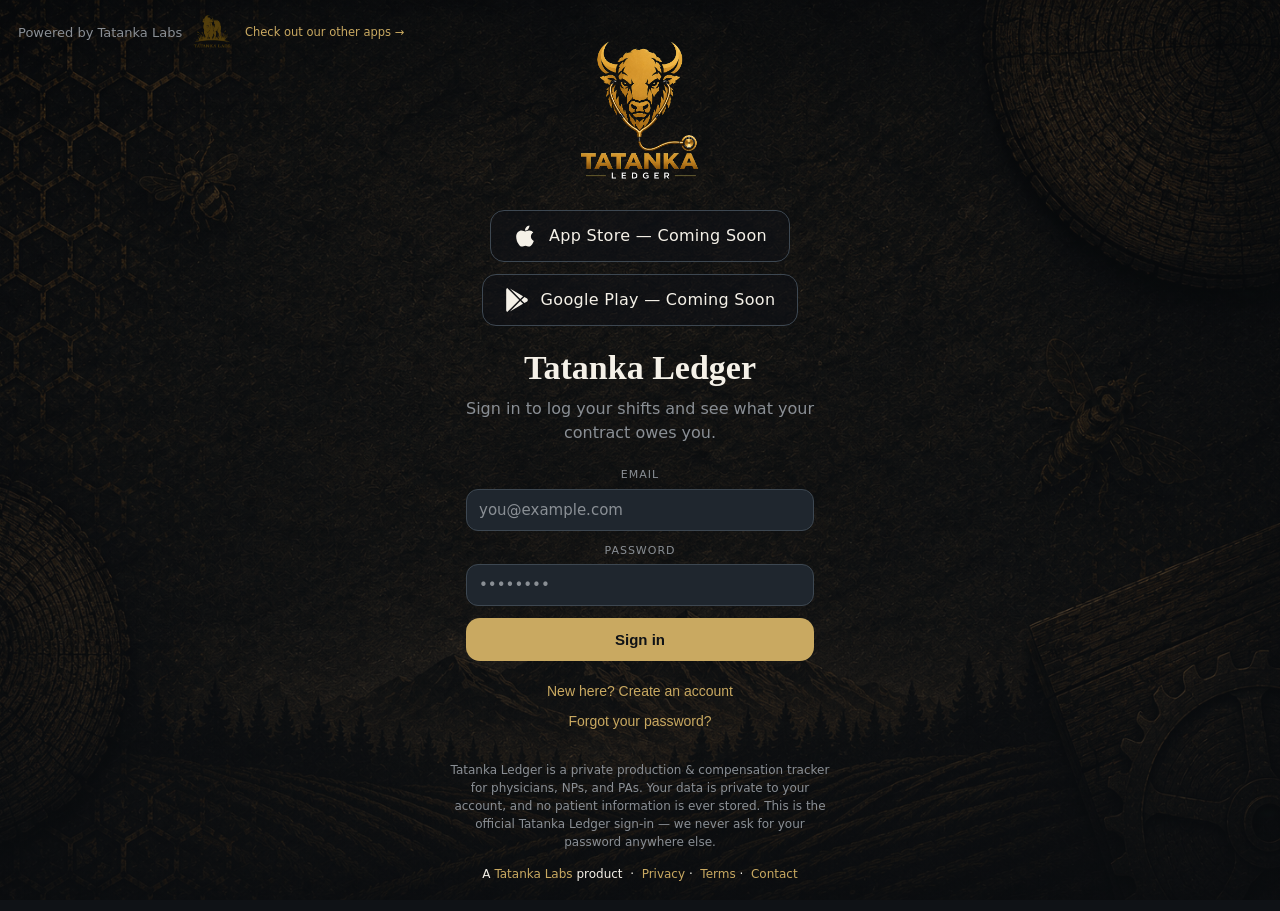
==== app/index.html @ 77d567d4 "Web: flexible "map your columns" import (AI-suggested) + imported-day banner - New import path for s" ====
<!doctype html>
<html lang="en">
  <head>
    <meta charset="UTF-8" />
    <!-- Content Security Policy (defense-in-depth; GitHub Pages can't send headers).
         connect-src allows Firebase Auth/Firestore (*.googleapis.com / *.firebaseio.com). -->
    <meta
      http-equiv="Content-Security-Policy"
      content="default-src 'self'; base-uri 'self'; object-src 'none'; frame-src 'none'; form-action 'self'; img-src 'self' data:; font-src 'self' data:; style-src 'self' 'unsafe-inline'; script-src 'self'; connect-src 'self' https://*.googleapis.com https://*.firebaseio.com https://*.gstatic.com https://firebaseinstallations.googleapis.com;"
    />
    <meta name="referrer" content="strict-origin-when-cross-origin" />
    <link rel="icon" href="/app/logo.png" />
    <meta name="viewport" content="width=device-width, initial-scale=1, viewport-fit=cover" />
    <meta name="theme-color" content="#0F1216" />
    <meta name="robots" content="noindex" />
    <title>Tatanka Ledger</title>
    <script type="module" crossorigin src="/app/assets/index-DoiTdj5b.js"></script>
    <link rel="stylesheet" crossorigin href="/app/assets/index-BX0AMsu6.css">
  </head>
  <body>
    <div id="root"></div>
  </body>
</html>
---- app/assets/index-BX0AMsu6.css ----
:root{--ink: #0f1216;--parchment: #f5f1e8;--sage: #7b8b6f;--sagedark: #4f5f46;--gold: #c9a961;--rust: #9c4a2a;--slate: #1f262e;--slatelight: #2c353f;--fade: #8a8f95;--line: #3d4751;--blue: #5b8def;--blue-text: #8fb4ff}*{box-sizing:border-box;margin:0;padding:0}html,body,#root{height:100%}body{background-color:var(--ink);color:var(--parchment);font-family:ui-sans-serif,system-ui,-apple-system,Segoe UI,sans-serif;line-height:1.5;-webkit-font-smoothing:antialiased}.app-bg{min-height:100%;background:linear-gradient(#0f12166b,#0f121699),url(/app/bg.png) center / cover fixed no-repeat}.font-display{font-family:ui-serif,Georgia,serif}.font-mono{font-family:ui-monospace,SFMono-Regular,monospace}a{color:var(--gold);text-decoration:none}.wrap{max-width:760px;margin:0 auto;padding:0 16px}.wrap-narrow{max-width:460px;margin:0 auto;padding:0 16px}.navbar{display:flex;align-items:center;justify-content:space-between;gap:10px;flex-wrap:wrap;padding:10px 16px;position:sticky;top:0;z-index:10;background:#0f1216d1;-webkit-backdrop-filter:blur(8px);backdrop-filter:blur(8px);border-bottom:1px solid var(--line)}.poweredby-wrap{display:inline-flex;flex-direction:row;align-items:center;flex-wrap:wrap;gap:4px 12px}.poweredby{display:inline-flex;align-items:center;gap:8px;color:var(--fade);font-size:13px;text-decoration:none}.poweredby-more{font-size:11.5px;color:var(--gold);text-decoration:none;white-space:nowrap}.poweredby-more:hover{text-decoration:underline}.poweredby:hover{color:var(--parchment)}.poweredby img{height:38px;width:auto;display:block}.login-poweredby{position:absolute;top:14px;left:18px}.navbar nav{display:flex;align-items:center;gap:4px;flex-wrap:wrap;justify-content:flex-end}:root{--rail: clamp(250px, 27.5vw, 412px)}.brandhead{padding:18px 16px 6px}.brandhead-inner{display:flex;flex-direction:column;align-items:flex-start;gap:14px}.brand-logo-lg{width:min(450px,92vw);height:auto;display:block}.store-badges{display:flex;flex-direction:column;align-items:center;gap:12px;width:100%}@media (min-width: 1024px){.brandhead{position:fixed;top:64px;left:28px;width:var(--rail);padding:0;z-index:5}.brand-logo-lg{width:100%}main.section-pad{max-width:1280px;margin-left:calc(28px + var(--rail) + 40px);margin-right:28px}}@media (min-width: 1500px){:root{--rail: 375px}}.store-badge{display:inline-flex;align-items:center;justify-content:center;gap:12px;border:1px solid var(--line);background:#0f12168c;color:var(--parchment);border-radius:14px;padding:13px 22px;font-size:16px;letter-spacing:.3px;min-width:240px}.store-badge svg{width:24px;height:24px;flex:0 0 auto}.navlink{background:none;border:none;color:var(--fade);font:inherit;font-size:14px;cursor:pointer;padding:8px 12px;border-radius:10px}.navlink:hover{color:var(--parchment)}.navlink.active{color:var(--ink);background:var(--gold);font-weight:600}.navlink.signout{color:var(--fade)}.card{background:var(--slate);border:1px solid var(--line);border-radius:18px;padding:18px;margin-bottom:14px}.import-flag{display:flex;align-items:center;gap:12px;flex-wrap:wrap;margin-top:12px;padding:10px 12px;border:1px solid var(--gold);border-radius:12px;background:#c9a9611f;color:var(--parchment);font-size:13px;line-height:1.4}.import-flag>span{flex:1;min-width:180px}.import-flag-ok{flex-shrink:0;border:1px solid var(--gold);background:var(--gold);color:var(--ink);border-radius:10px;padding:6px 14px;font-size:13px;font-weight:600;cursor:pointer}.import-flag-ok:hover{filter:brightness(1.05)}.card h3{font-family:ui-serif,Georgia,serif;font-size:18px;font-weight:600;margin-bottom:2px}.card .subtitle{color:var(--fade);font-size:13px;margin-bottom:10px}.tile-grid{display:grid;grid-template-columns:repeat(2,1fr);gap:12px;margin-bottom:14px}.tile{background:var(--slate);border:1px solid var(--line);border-radius:16px;padding:14px 16px}.tile .label{color:var(--fade);font-size:11px;text-transform:uppercase;letter-spacing:1px;margin-bottom:4px}.tile .value{font-family:ui-serif,Georgia,serif;font-size:26px}.big-number{font-family:ui-serif,Georgia,serif;font-size:38px}.big-number.sage{color:var(--sage)}.row{display:flex;justify-content:space-between;margin-bottom:4px}.row .k{color:var(--fade);font-size:14px}.row .v{font-size:14px}.divider{height:1px;background:var(--slatelight);margin:12px 0}.muted{color:var(--fade)}.tiny{font-size:12px}.cal-hint{font-size:36px;line-height:1.3;color:var(--parchment);margin-top:12px}.eyebrow{color:var(--fade);font-size:11px;text-transform:uppercase;letter-spacing:1.4px;margin-bottom:8px}.btn{display:inline-flex;align-items:center;justify-content:center;gap:8px;border:none;border-radius:14px;padding:13px 18px;font-size:15px;font-weight:600;cursor:pointer;width:100%;transition:opacity .15s ease}.btn:disabled{opacity:.55;cursor:default}.btn-primary{background:var(--gold);color:var(--ink)}.btn-secondary{background:var(--slate);color:var(--parchment);border:1px solid var(--line)}.btn-ghost{background:transparent;color:var(--fade);width:auto;padding:8px 12px}.btn-ghost:hover{color:var(--parchment)}.btn-danger{background:transparent;color:var(--rust);border:1px solid var(--rust)}.btn-sm{width:auto;padding:8px 14px;font-size:14px;border-radius:12px}.linklike{background:none;border:none;color:var(--gold);cursor:pointer;font-size:14px;padding:0}label.field{display:block;margin-bottom:12px}label.field .lbl{display:block;color:var(--fade);font-size:11px;text-transform:uppercase;letter-spacing:1px;margin-bottom:5px}input,select{width:100%;background:var(--slate);border:1px solid var(--line);color:var(--parchment);border-radius:12px;padding:11px 12px;font-size:15px;font-family:inherit}input::placeholder{color:var(--fade)}input:focus,select:focus{outline:none;border-color:var(--gold)}.enc-row{display:flex;align-items:center;gap:8px;margin-bottom:8px;flex-wrap:wrap}.enc-seq{color:var(--fade);font-size:12px;width:20px;text-align:right}.enc-time{width:72px;flex:0 0 auto}.chips{display:flex;align-items:center;gap:8px;flex-wrap:wrap;flex:1}.chip{border:1px solid var(--line);background:var(--slate);border-radius:11px;padding:8px 12px;font-family:ui-monospace,monospace;color:var(--parchment);cursor:pointer}.chip.red{border-color:var(--rust);color:#d98b6e}.chip.blue{border-color:var(--blue);color:var(--blue-text)}.chip.add{border-style:dashed;color:var(--sage)}.chip.mod{border-color:var(--gold);color:var(--gold)}.chip.mod-add{border-style:dashed;border-color:#5a5a3a;color:var(--gold)}.enc-x{background:none;border:none;color:var(--rust);font-size:20px;cursor:pointer;line-height:1}.add-enc{width:100%;border:1px dashed var(--line);background:transparent;border-radius:12px;padding:12px;color:var(--sage);cursor:pointer;margin-top:4px}.modal-overlay{position:fixed;top:0;right:0;bottom:0;left:0;background:#0009;display:flex;align-items:flex-end;justify-content:center;z-index:50}@media (min-width: 640px){.modal-overlay{align-items:center}}.modal{background:var(--ink);border:1px solid var(--line);border-radius:22px;padding:20px;width:100%;max-width:460px;max-height:84vh;overflow-y:auto}@media (max-width: 639px){.modal{border-radius:22px 22px 0 0;max-width:100%}}.pick-grid{display:flex;flex-wrap:wrap;gap:8px;margin-bottom:16px}.center-screen{min-height:100%;display:flex;flex-direction:column;align-items:center;justify-content:center;padding:28px 16px;text-align:center}.error{color:#d98b6e;font-size:14px;margin:8px 0}.notice{color:var(--sage);font-size:14px;margin:8px 0}.logo-lg{width:168px;height:auto;display:block}.stack-gap>*+*{margin-top:10px}.section-pad{padding:20px 0 60px}.toggle-pills{display:flex;flex-wrap:wrap;gap:8px}.pill{border-radius:12px;padding:9px 14px;border:1px solid var(--line);background:var(--slate);color:var(--parchment);cursor:pointer;font-size:14px}.pill.active{background:var(--gold);color:var(--ink);border-color:var(--gold)}.datenav{display:flex;align-items:center;gap:10px}.cal-nav{background:var(--slate);border:1px solid var(--line);color:var(--gold);border-radius:10px;width:38px;height:38px;font-size:22px;line-height:1;cursor:pointer;flex:0 0 auto}.cal-nav:hover{border-color:var(--gold)}.cal-nav:disabled{opacity:.35;cursor:default}.cal{width:100%}.cal-head{display:flex;align-items:center;justify-content:space-between;margin-bottom:10px}.cal-title{font-size:18px}.cal-jump{display:flex;align-items:center;gap:8px;flex-wrap:wrap;justify-content:center}.cal-jump-month{width:auto;padding:6px 8px;font-size:14px;font-family:ui-serif,Georgia,serif}.cal-jump-year{width:78px;padding:6px 8px;font-size:14px}.cal-jump-today{font-size:13px}.cal-grid{display:grid;grid-template-columns:repeat(7,1fr);gap:2px}.cal-dow{margin-bottom:4px}.cal-dow-cell{text-align:center;color:var(--fade);font-size:11px;text-transform:uppercase;letter-spacing:.5px;padding:4px 0}.cal-cell{background:transparent;border:1px solid transparent;border-radius:10px;min-height:54px;padding:4px 2px 2px;display:flex;flex-direction:column;align-items:center;gap:1px;cursor:pointer;color:var(--parchment)}.cal-cell:hover{background:var(--slatelight)}.cal-cell.empty{background:transparent;border:none;cursor:default;min-height:0}.cal-cell.today{border-color:var(--gold)}.cal-cell.today .cal-num{color:var(--gold);font-weight:700}.cal-num{font-size:14px}.cal-dots{display:flex;gap:2px;height:6px}.dot{width:5px;height:5px;border-radius:3px;display:inline-block}.cal-ovl{display:flex;flex-direction:column;align-items:center;line-height:1.15}.cal-ovl em{font-style:normal;font-size:8.5px}.o-sage{color:var(--sage)}.o-fade{color:var(--fade)}.o-parch{color:var(--parchment)}.o-gold{color:var(--gold)}
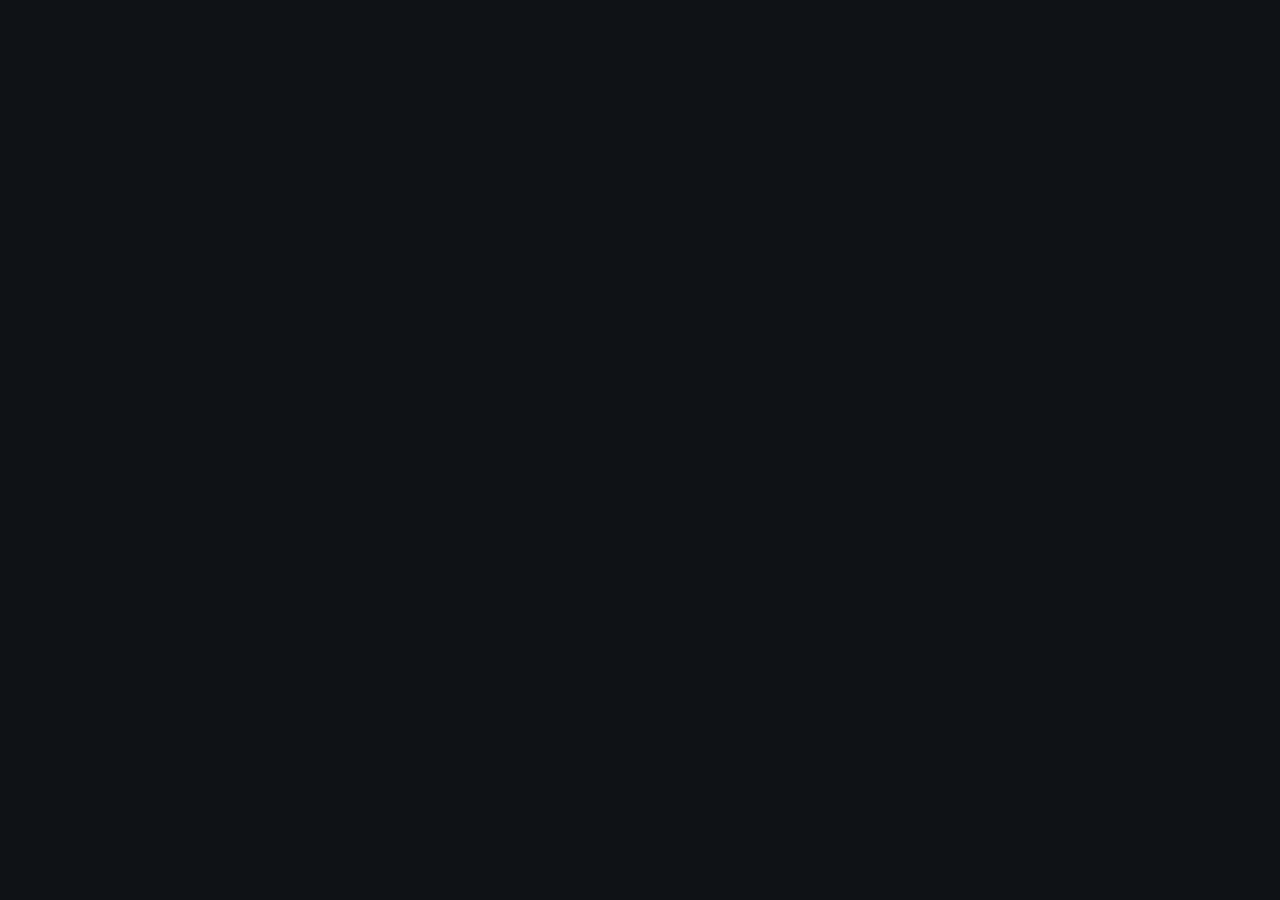
==== commit 54677d08: "Web: +Add encounter focuses the new time box and scrolls it into view The + Add encounter button (an" ====
--- a/app/index.html
+++ b/app/index.html
@@ -14,8 +14,8 @@
     <meta name="theme-color" content="#0F1216" />
     <meta name="robots" content="noindex" />
     <title>Tatanka Ledger</title>
-    <script type="module" crossorigin src="/app/assets/index-DoiTdj5b.js"></script>
-    <link rel="stylesheet" crossorigin href="/app/assets/index-BX0AMsu6.css">
+    <script type="module" crossorigin src="/app/assets/index-DkPGsIz2.js"></script>
+    <link rel="stylesheet" crossorigin href="/app/assets/index-5Whce_N8.css">
   </head>
   <body>
     <div id="root"></div>
--- a/app/assets/index-5Whce_N8.css
+++ b/app/assets/index-5Whce_N8.css
@@ -0,0 +1 @@
+:root{--ink: #0f1216;--parchment: #f5f1e8;--sage: #7b8b6f;--sagedark: #4f5f46;--gold: #c9a961;--rust: #9c4a2a;--slate: #1f262e;--slatelight: #2c353f;--fade: #8a8f95;--line: #3d4751;--blue: #5b8def;--blue-text: #8fb4ff}*{box-sizing:border-box;margin:0;padding:0}html,body,#root{height:100%}body{background-color:var(--ink);color:var(--parchment);font-family:ui-sans-serif,system-ui,-apple-system,Segoe UI,sans-serif;line-height:1.5;-webkit-font-smoothing:antialiased}.app-bg{min-height:100%;background:linear-gradient(#0f12166b,#0f121699),url(/app/bg.png) center / cover fixed no-repeat}.font-display{font-family:ui-serif,Georgia,serif}.font-mono{font-family:ui-monospace,SFMono-Regular,monospace}a{color:var(--gold);text-decoration:none}.wrap{max-width:760px;margin:0 auto;padding:0 16px}.wrap-narrow{max-width:460px;margin:0 auto;padding:0 16px}.navbar{display:flex;align-items:center;justify-content:space-between;gap:10px;flex-wrap:wrap;padding:10px 16px;position:sticky;top:0;z-index:10;background:#0f1216d1;-webkit-backdrop-filter:blur(8px);backdrop-filter:blur(8px);border-bottom:1px solid var(--line)}.poweredby-wrap{display:inline-flex;flex-direction:row;align-items:center;flex-wrap:wrap;gap:4px 12px}.poweredby{display:inline-flex;align-items:center;gap:8px;color:var(--fade);font-size:13px;text-decoration:none}.poweredby-more{font-size:11.5px;color:var(--gold);text-decoration:none;white-space:nowrap}.poweredby-more:hover{text-decoration:underline}.poweredby:hover{color:var(--parchment)}.poweredby img{height:38px;width:auto;display:block}.login-poweredby{position:absolute;top:14px;left:18px}.navbar nav{display:flex;align-items:center;gap:4px;flex-wrap:wrap;justify-content:flex-end}:root{--rail: clamp(250px, 27.5vw, 412px)}.brandhead{padding:18px 16px 6px}.brandhead-inner{display:flex;flex-direction:column;align-items:flex-start;gap:14px}.brand-logo-lg{width:min(450px,92vw);height:auto;display:block}.store-badges{display:flex;flex-direction:column;align-items:center;gap:12px;width:100%}@media (min-width: 1024px){.brandhead{position:fixed;top:64px;left:28px;width:var(--rail);padding:0;z-index:5}.brand-logo-lg{width:100%}main.section-pad{max-width:1280px;margin-left:calc(28px + var(--rail) + 40px);margin-right:28px}}@media (min-width: 1500px){:root{--rail: 375px}}.store-badge{display:inline-flex;align-items:center;justify-content:center;gap:12px;border:1px solid var(--line);background:#0f12168c;color:var(--parchment);border-radius:14px;padding:13px 22px;font-size:16px;letter-spacing:.3px;min-width:240px}.store-badge svg{width:24px;height:24px;flex:0 0 auto}.navlink{background:none;border:none;color:var(--fade);font:inherit;font-size:14px;cursor:pointer;padding:8px 12px;border-radius:10px}.navlink:hover{color:var(--parchment)}.navlink.active{color:var(--ink);background:var(--gold);font-weight:600}.navlink.signout{color:var(--fade)}.card{background:var(--slate);border:1px solid var(--line);border-radius:18px;padding:18px;margin-bottom:14px}.import-flag{display:flex;align-items:center;gap:12px;flex-wrap:wrap;margin-top:12px;padding:10px 12px;border:1px solid var(--gold);border-radius:12px;background:#c9a9611f;color:var(--parchment);font-size:13px;line-height:1.4}.import-flag>span{flex:1;min-width:180px}.import-flag-ok{flex-shrink:0;border:1px solid var(--gold);background:var(--gold);color:var(--ink);border-radius:10px;padding:6px 14px;font-size:13px;font-weight:600;cursor:pointer}.import-flag-ok:hover{filter:brightness(1.05)}.card h3{font-family:ui-serif,Georgia,serif;font-size:18px;font-weight:600;margin-bottom:2px}.card .subtitle{color:var(--fade);font-size:13px;margin-bottom:10px}.tile-grid{display:grid;grid-template-columns:repeat(2,1fr);gap:12px;margin-bottom:14px}.tile{background:var(--slate);border:1px solid var(--line);border-radius:16px;padding:14px 16px}.tile .label{color:var(--fade);font-size:11px;text-transform:uppercase;letter-spacing:1px;margin-bottom:4px}.tile .value{font-family:ui-serif,Georgia,serif;font-size:26px}.big-number{font-family:ui-serif,Georgia,serif;font-size:38px}.big-number.sage{color:var(--sage)}.row{display:flex;justify-content:space-between;margin-bottom:4px}.row .k{color:var(--fade);font-size:14px}.row .v{font-size:14px}.divider{height:1px;background:var(--slatelight);margin:12px 0}.muted{color:var(--fade)}.tiny{font-size:12px}.cal-hint{font-size:36px;line-height:1.3;color:var(--parchment);margin-top:12px}.eyebrow{color:var(--fade);font-size:11px;text-transform:uppercase;letter-spacing:1.4px;margin-bottom:8px}.btn{display:inline-flex;align-items:center;justify-content:center;gap:8px;border:none;border-radius:14px;padding:13px 18px;font-size:15px;font-weight:600;cursor:pointer;width:100%;transition:opacity .15s ease}.btn:disabled{opacity:.55;cursor:default}.btn-primary{background:var(--gold);color:var(--ink)}.btn-secondary{background:var(--slate);color:var(--parchment);border:1px solid var(--line)}.btn-ghost{background:transparent;color:var(--fade);width:auto;padding:8px 12px}.btn-ghost:hover{color:var(--parchment)}.btn-danger{background:transparent;color:var(--rust);border:1px solid var(--rust)}.btn-sm{width:auto;padding:8px 14px;font-size:14px;border-radius:12px}.linklike{background:none;border:none;color:var(--gold);cursor:pointer;font-size:14px;padding:0}label.field{display:block;margin-bottom:12px}label.field .lbl{display:block;color:var(--fade);font-size:11px;text-transform:uppercase;letter-spacing:1px;margin-bottom:5px}input,select{width:100%;background:var(--slate);border:1px solid var(--line);color:var(--parchment);border-radius:12px;padding:11px 12px;font-size:15px;font-family:inherit}input::placeholder{color:var(--fade)}input:focus,select:focus{outline:none;border-color:var(--gold)}.enc-rvu-summary{display:flex;align-items:baseline;gap:8px 16px;flex-wrap:wrap;margin-top:12px;padding-top:10px;border-top:1px solid var(--line)}.enc-rvu-summary strong{font-family:ui-serif,Georgia,serif;font-size:18px;color:var(--gold);margin-right:8px}.fav-key{font-size:9px;color:var(--gold);margin-right:3px;vertical-align:super;font-weight:600}.enc-row .chip:focus-visible,.enc-time:focus-visible{outline:2px solid var(--gold);outline-offset:1px}.enc-row{display:flex;align-items:center;gap:8px;margin-bottom:8px;flex-wrap:wrap}.enc-seq{color:var(--fade);font-size:12px;width:20px;text-align:right}.enc-time{width:72px;flex:0 0 auto}.chips{display:flex;align-items:center;gap:8px;flex-wrap:wrap;flex:1}.chip{border:1px solid var(--line);background:var(--slate);border-radius:11px;padding:8px 12px;font-family:ui-monospace,monospace;color:var(--parchment);cursor:pointer}.chip.red{border-color:var(--rust);color:#d98b6e}.chip.blue{border-color:var(--blue);color:var(--blue-text)}.chip.add{border-style:dashed;color:var(--sage)}.chip.mod{border-color:var(--gold);color:var(--gold)}.chip.mod-add{border-style:dashed;border-color:#5a5a3a;color:var(--gold)}.enc-x{background:none;border:none;color:var(--rust);font-size:20px;cursor:pointer;line-height:1}.add-enc{width:100%;border:1px dashed var(--line);background:transparent;border-radius:12px;padding:12px;color:var(--sage);cursor:pointer;margin-top:4px}.modal-overlay{position:fixed;top:0;right:0;bottom:0;left:0;background:#0009;display:flex;align-items:flex-end;justify-content:center;z-index:50}@media (min-width: 640px){.modal-overlay{align-items:center}}.modal{background:var(--ink);border:1px solid var(--line);border-radius:22px;padding:20px;width:100%;max-width:460px;max-height:84vh;overflow-y:auto}@media (max-width: 639px){.modal{border-radius:22px 22px 0 0;max-width:100%}}.pick-grid{display:flex;flex-wrap:wrap;gap:8px;margin-bottom:16px}.center-screen{min-height:100%;display:flex;flex-direction:column;align-items:center;justify-content:center;padding:28px 16px;text-align:center}.error{color:#d98b6e;font-size:14px;margin:8px 0}.notice{color:var(--sage);font-size:14px;margin:8px 0}.logo-lg{width:168px;height:auto;display:block}.stack-gap>*+*{margin-top:10px}.section-pad{padding:20px 0 60px}.toggle-pills{display:flex;flex-wrap:wrap;gap:8px}.pill{border-radius:12px;padding:9px 14px;border:1px solid var(--line);background:var(--slate);color:var(--parchment);cursor:pointer;font-size:14px}.pill.active{background:var(--gold);color:var(--ink);border-color:var(--gold)}.datenav{display:flex;align-items:center;gap:10px}.cal-nav{background:var(--slate);border:1px solid var(--line);color:var(--gold);border-radius:10px;width:38px;height:38px;font-size:22px;line-height:1;cursor:pointer;flex:0 0 auto}.cal-nav:hover{border-color:var(--gold)}.cal-nav:disabled{opacity:.35;cursor:default}.cal{width:100%}.cal-head{display:flex;align-items:center;justify-content:space-between;margin-bottom:10px}.cal-title{font-size:18px}.cal-jump{display:flex;align-items:center;gap:8px;flex-wrap:wrap;justify-content:center}.cal-jump-month{width:auto;padding:6px 8px;font-size:14px;font-family:ui-serif,Georgia,serif}.cal-jump-year{width:78px;padding:6px 8px;font-size:14px}.cal-jump-today{font-size:13px}.cal-grid{display:grid;grid-template-columns:repeat(7,1fr);gap:2px}.cal-dow{margin-bottom:4px}.cal-dow-cell{text-align:center;color:var(--fade);font-size:11px;text-transform:uppercase;letter-spacing:.5px;padding:4px 0}.cal-cell{background:transparent;border:1px solid transparent;border-radius:10px;min-height:54px;padding:4px 2px 2px;display:flex;flex-direction:column;align-items:center;gap:1px;cursor:pointer;color:var(--parchment)}.cal-cell:hover{background:var(--slatelight)}.cal-cell.empty{background:transparent;border:none;cursor:default;min-height:0}.cal-cell.today{border-color:var(--gold)}.cal-cell.today .cal-num{color:var(--gold);font-weight:700}.cal-num{font-size:14px}.cal-dots{display:flex;gap:2px;height:6px}.dot{width:5px;height:5px;border-radius:3px;display:inline-block}.cal-ovl{display:flex;flex-direction:column;align-items:center;line-height:1.15}.cal-ovl em{font-style:normal;font-size:8.5px}.o-sage{color:var(--sage)}.o-fade{color:var(--fade)}.o-parch{color:var(--parchment)}.o-gold{color:var(--gold)}
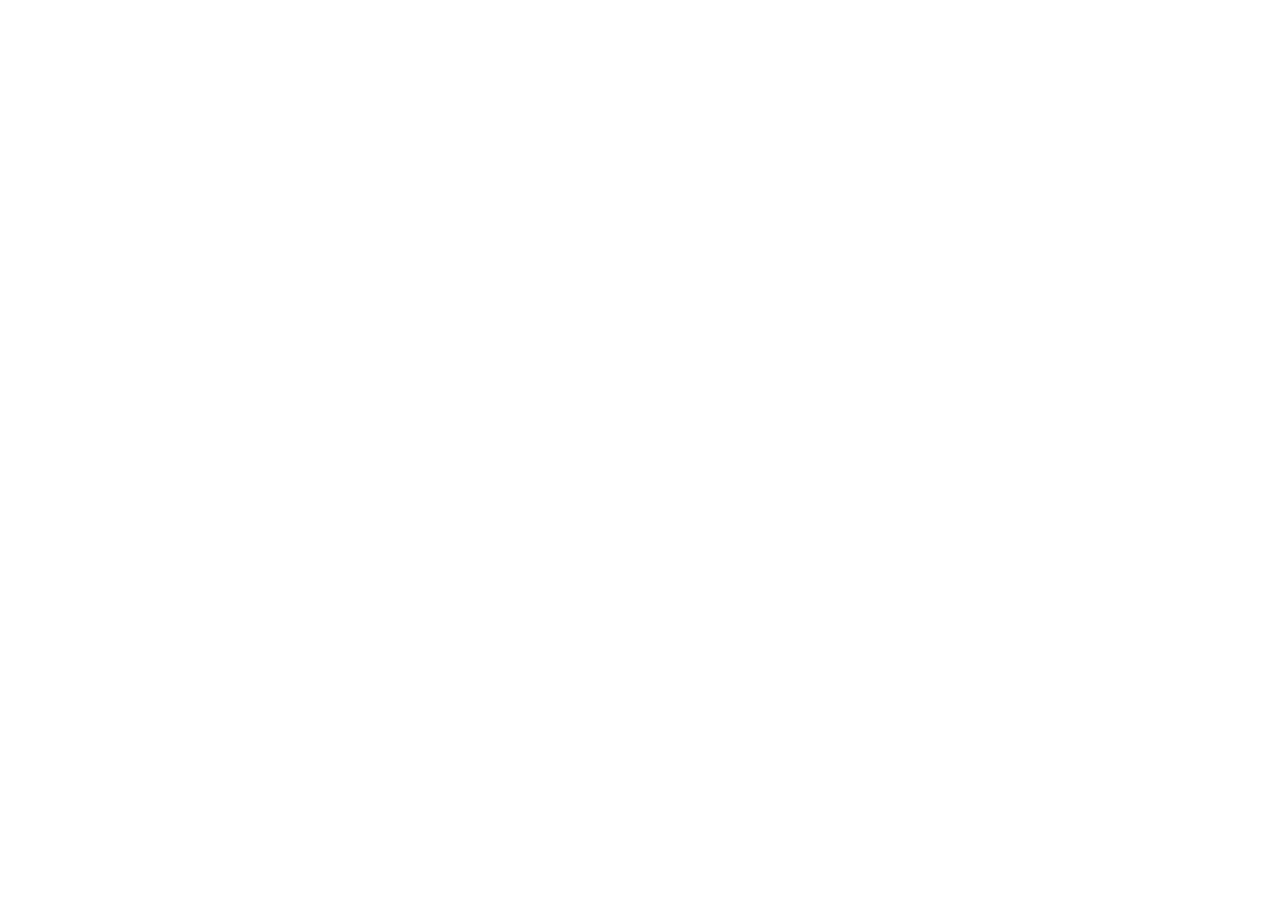
==== commit d22f07d4: "Web: wRVU-to-threshold countdown on the encounter entry Shows how many wRVU remain to cover the day'" ====
--- a/app/index.html
+++ b/app/index.html
@@ -14,8 +14,8 @@
     <meta name="theme-color" content="#0F1216" />
     <meta name="robots" content="noindex" />
     <title>Tatanka Ledger</title>
-    <script type="module" crossorigin src="/app/assets/index-DkPGsIz2.js"></script>
-    <link rel="stylesheet" crossorigin href="/app/assets/index-5Whce_N8.css">
+    <script type="module" crossorigin src="/app/assets/index-DPF79z7l.js"></script>
+    <link rel="stylesheet" crossorigin href="/app/assets/index-CqEU-J_j.css">
   </head>
   <body>
     <div id="root"></div>
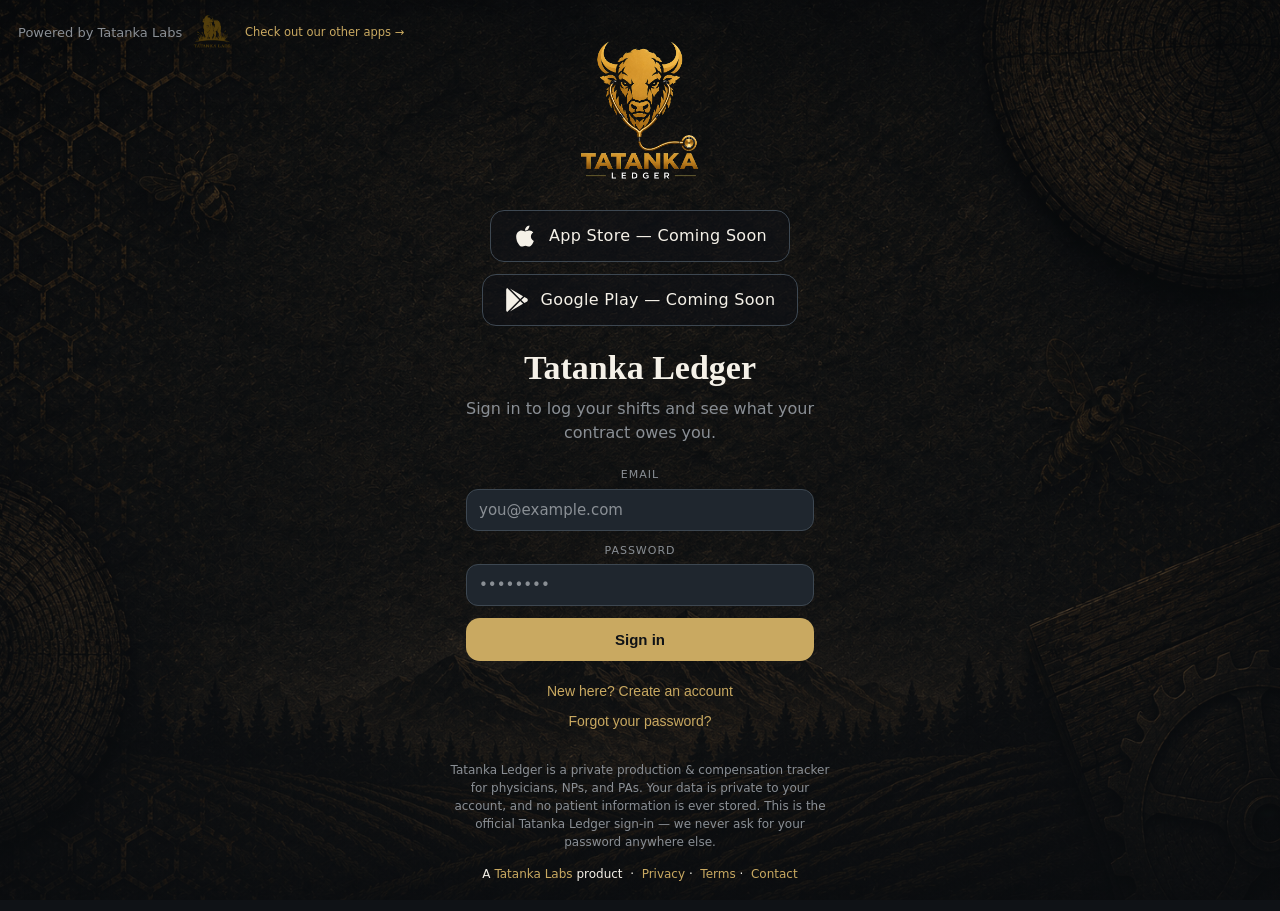
==== commit 21649987: "Web exporter: optional From/To date range (defaults to all history) Settings -> Data -> Export now h" ====
--- a/app/index.html
+++ b/app/index.html
@@ -14,7 +14,7 @@
     <meta name="theme-color" content="#0F1216" />
     <meta name="robots" content="noindex" />
     <title>Tatanka Ledger</title>
-    <script type="module" crossorigin src="/app/assets/index-DPF79z7l.js"></script>
+    <script type="module" crossorigin src="/app/assets/index-B4glVJ2o.js"></script>
     <link rel="stylesheet" crossorigin href="/app/assets/index-CqEU-J_j.css">
   </head>
   <body>
--- a/app/assets/index-CqEU-J_j.css
+++ b/app/assets/index-CqEU-J_j.css
@@ -0,0 +1 @@
+:root{--ink: #0f1216;--parchment: #f5f1e8;--sage: #7b8b6f;--sagedark: #4f5f46;--gold: #c9a961;--rust: #9c4a2a;--slate: #1f262e;--slatelight: #2c353f;--fade: #8a8f95;--line: #3d4751;--blue: #5b8def;--blue-text: #8fb4ff}*{box-sizing:border-box;margin:0;padding:0}html,body,#root{height:100%}body{background-color:var(--ink);color:var(--parchment);font-family:ui-sans-serif,system-ui,-apple-system,Segoe UI,sans-serif;line-height:1.5;-webkit-font-smoothing:antialiased}.app-bg{min-height:100%;background:linear-gradient(#0f12166b,#0f121699),url(/app/bg.png) center / cover fixed no-repeat}.font-display{font-family:ui-serif,Georgia,serif}.font-mono{font-family:ui-monospace,SFMono-Regular,monospace}a{color:var(--gold);text-decoration:none}.wrap{max-width:760px;margin:0 auto;padding:0 16px}.wrap-narrow{max-width:460px;margin:0 auto;padding:0 16px}.navbar{display:flex;align-items:center;justify-content:space-between;gap:10px;flex-wrap:wrap;padding:10px 16px;position:sticky;top:0;z-index:10;background:#0f1216d1;-webkit-backdrop-filter:blur(8px);backdrop-filter:blur(8px);border-bottom:1px solid var(--line)}.poweredby-wrap{display:inline-flex;flex-direction:row;align-items:center;flex-wrap:wrap;gap:4px 12px}.poweredby{display:inline-flex;align-items:center;gap:8px;color:var(--fade);font-size:13px;text-decoration:none}.poweredby-more{font-size:11.5px;color:var(--gold);text-decoration:none;white-space:nowrap}.poweredby-more:hover{text-decoration:underline}.poweredby:hover{color:var(--parchment)}.poweredby img{height:38px;width:auto;display:block}.login-poweredby{position:absolute;top:14px;left:18px}.navbar nav{display:flex;align-items:center;gap:4px;flex-wrap:wrap;justify-content:flex-end}:root{--rail: clamp(250px, 27.5vw, 412px)}.brandhead{padding:18px 16px 6px}.brandhead-inner{display:flex;flex-direction:column;align-items:flex-start;gap:14px}.brand-logo-lg{width:min(450px,92vw);height:auto;display:block}.store-badges{display:flex;flex-direction:column;align-items:center;gap:12px;width:100%}@media (min-width: 1024px){.brandhead{position:fixed;top:64px;left:28px;width:var(--rail);padding:0;z-index:5}.brand-logo-lg{width:100%}main.section-pad{max-width:1280px;margin-left:calc(28px + var(--rail) + 40px);margin-right:28px}}@media (min-width: 1500px){:root{--rail: 375px}}.store-badge{display:inline-flex;align-items:center;justify-content:center;gap:12px;border:1px solid var(--line);background:#0f12168c;color:var(--parchment);border-radius:14px;padding:13px 22px;font-size:16px;letter-spacing:.3px;min-width:240px}.store-badge svg{width:24px;height:24px;flex:0 0 auto}.navlink{background:none;border:none;color:var(--fade);font:inherit;font-size:14px;cursor:pointer;padding:8px 12px;border-radius:10px}.navlink:hover{color:var(--parchment)}.navlink.active{color:var(--ink);background:var(--gold);font-weight:600}.navlink.signout{color:var(--fade)}.card{background:var(--slate);border:1px solid var(--line);border-radius:18px;padding:18px;margin-bottom:14px}.import-flag{display:flex;align-items:center;gap:12px;flex-wrap:wrap;margin-top:12px;padding:10px 12px;border:1px solid var(--gold);border-radius:12px;background:#c9a9611f;color:var(--parchment);font-size:13px;line-height:1.4}.import-flag>span{flex:1;min-width:180px}.import-flag-ok{flex-shrink:0;border:1px solid var(--gold);background:var(--gold);color:var(--ink);border-radius:10px;padding:6px 14px;font-size:13px;font-weight:600;cursor:pointer}.import-flag-ok:hover{filter:brightness(1.05)}.card h3{font-family:ui-serif,Georgia,serif;font-size:18px;font-weight:600;margin-bottom:2px}.card .subtitle{color:var(--fade);font-size:13px;margin-bottom:10px}.tile-grid{display:grid;grid-template-columns:repeat(2,1fr);gap:12px;margin-bottom:14px}.tile{background:var(--slate);border:1px solid var(--line);border-radius:16px;padding:14px 16px}.tile .label{color:var(--fade);font-size:11px;text-transform:uppercase;letter-spacing:1px;margin-bottom:4px}.tile .value{font-family:ui-serif,Georgia,serif;font-size:26px}.big-number{font-family:ui-serif,Georgia,serif;font-size:38px}.big-number.sage{color:var(--sage)}.row{display:flex;justify-content:space-between;margin-bottom:4px}.row .k{color:var(--fade);font-size:14px}.row .v{font-size:14px}.divider{height:1px;background:var(--slatelight);margin:12px 0}.muted{color:var(--fade)}.tiny{font-size:12px}.cal-hint{font-size:36px;line-height:1.3;color:var(--parchment);margin-top:12px}.eyebrow{color:var(--fade);font-size:11px;text-transform:uppercase;letter-spacing:1.4px;margin-bottom:8px}.btn{display:inline-flex;align-items:center;justify-content:center;gap:8px;border:none;border-radius:14px;padding:13px 18px;font-size:15px;font-weight:600;cursor:pointer;width:100%;transition:opacity .15s ease}.btn:disabled{opacity:.55;cursor:default}.btn-primary{background:var(--gold);color:var(--ink)}.btn-secondary{background:var(--slate);color:var(--parchment);border:1px solid var(--line)}.btn-ghost{background:transparent;color:var(--fade);width:auto;padding:8px 12px}.btn-ghost:hover{color:var(--parchment)}.btn-danger{background:transparent;color:var(--rust);border:1px solid var(--rust)}.btn-sm{width:auto;padding:8px 14px;font-size:14px;border-radius:12px}.linklike{background:none;border:none;color:var(--gold);cursor:pointer;font-size:14px;padding:0}label.field{display:block;margin-bottom:12px}label.field .lbl{display:block;color:var(--fade);font-size:11px;text-transform:uppercase;letter-spacing:1px;margin-bottom:5px}input,select{width:100%;background:var(--slate);border:1px solid var(--line);color:var(--parchment);border-radius:12px;padding:11px 12px;font-size:15px;font-family:inherit}input::placeholder{color:var(--fade)}input:focus,select:focus{outline:none;border-color:var(--gold)}.enc-rvu-summary{display:flex;align-items:baseline;gap:8px 16px;flex-wrap:wrap;margin-top:12px;padding-top:10px;border-top:1px solid var(--line)}.enc-rvu-summary strong{font-family:ui-serif,Georgia,serif;font-size:18px;color:var(--gold);margin-right:8px}.enc-rvu-summary .enc-threshold-pending{color:var(--parchment)}.enc-rvu-summary .enc-threshold-met{color:var(--sage)}.fav-key{font-size:9px;color:var(--gold);margin-right:3px;vertical-align:super;font-weight:600}.enc-row .chip:focus-visible,.enc-time:focus-visible{outline:2px solid var(--gold);outline-offset:1px}.enc-row{display:flex;align-items:center;gap:8px;margin-bottom:8px;flex-wrap:wrap}.enc-seq{color:var(--fade);font-size:12px;width:20px;text-align:right}.enc-time{width:72px;flex:0 0 auto}.chips{display:flex;align-items:center;gap:8px;flex-wrap:wrap;flex:1}.chip{border:1px solid var(--line);background:var(--slate);border-radius:11px;padding:8px 12px;font-family:ui-monospace,monospace;color:var(--parchment);cursor:pointer}.chip.red{border-color:var(--rust);color:#d98b6e}.chip.blue{border-color:var(--blue);color:var(--blue-text)}.chip.add{border-style:dashed;color:var(--sage)}.chip.mod{border-color:var(--gold);color:var(--gold)}.chip.mod-add{border-style:dashed;border-color:#5a5a3a;color:var(--gold)}.enc-x{background:none;border:none;color:var(--rust);font-size:20px;cursor:pointer;line-height:1}.add-enc{width:100%;border:1px dashed var(--line);background:transparent;border-radius:12px;padding:12px;color:var(--sage);cursor:pointer;margin-top:4px}.modal-overlay{position:fixed;top:0;right:0;bottom:0;left:0;background:#0009;display:flex;align-items:flex-end;justify-content:center;z-index:50}@media (min-width: 640px){.modal-overlay{align-items:center}}.modal{background:var(--ink);border:1px solid var(--line);border-radius:22px;padding:20px;width:100%;max-width:460px;max-height:84vh;overflow-y:auto}@media (max-width: 639px){.modal{border-radius:22px 22px 0 0;max-width:100%}}.pick-grid{display:flex;flex-wrap:wrap;gap:8px;margin-bottom:16px}.center-screen{min-height:100%;display:flex;flex-direction:column;align-items:center;justify-content:center;padding:28px 16px;text-align:center}.error{color:#d98b6e;font-size:14px;margin:8px 0}.notice{color:var(--sage);font-size:14px;margin:8px 0}.logo-lg{width:168px;height:auto;display:block}.stack-gap>*+*{margin-top:10px}.section-pad{padding:20px 0 60px}.toggle-pills{display:flex;flex-wrap:wrap;gap:8px}.pill{border-radius:12px;padding:9px 14px;border:1px solid var(--line);background:var(--slate);color:var(--parchment);cursor:pointer;font-size:14px}.pill.active{background:var(--gold);color:var(--ink);border-color:var(--gold)}.datenav{display:flex;align-items:center;gap:10px}.cal-nav{background:var(--slate);border:1px solid var(--line);color:var(--gold);border-radius:10px;width:38px;height:38px;font-size:22px;line-height:1;cursor:pointer;flex:0 0 auto}.cal-nav:hover{border-color:var(--gold)}.cal-nav:disabled{opacity:.35;cursor:default}.cal{width:100%}.cal-head{display:flex;align-items:center;justify-content:space-between;margin-bottom:10px}.cal-title{font-size:18px}.cal-jump{display:flex;align-items:center;gap:8px;flex-wrap:wrap;justify-content:center}.cal-jump-month{width:auto;padding:6px 8px;font-size:14px;font-family:ui-serif,Georgia,serif}.cal-jump-year{width:78px;padding:6px 8px;font-size:14px}.cal-jump-today{font-size:13px}.cal-grid{display:grid;grid-template-columns:repeat(7,1fr);gap:2px}.cal-dow{margin-bottom:4px}.cal-dow-cell{text-align:center;color:var(--fade);font-size:11px;text-transform:uppercase;letter-spacing:.5px;padding:4px 0}.cal-cell{background:transparent;border:1px solid transparent;border-radius:10px;min-height:54px;padding:4px 2px 2px;display:flex;flex-direction:column;align-items:center;gap:1px;cursor:pointer;color:var(--parchment)}.cal-cell:hover{background:var(--slatelight)}.cal-cell.empty{background:transparent;border:none;cursor:default;min-height:0}.cal-cell.today{border-color:var(--gold)}.cal-cell.today .cal-num{color:var(--gold);font-weight:700}.cal-num{font-size:14px}.cal-dots{display:flex;gap:2px;height:6px}.dot{width:5px;height:5px;border-radius:3px;display:inline-block}.cal-ovl{display:flex;flex-direction:column;align-items:center;line-height:1.15}.cal-ovl em{font-style:normal;font-size:8.5px}.o-sage{color:var(--sage)}.o-fade{color:var(--fade)}.o-parch{color:var(--parchment)}.o-gold{color:var(--gold)}
